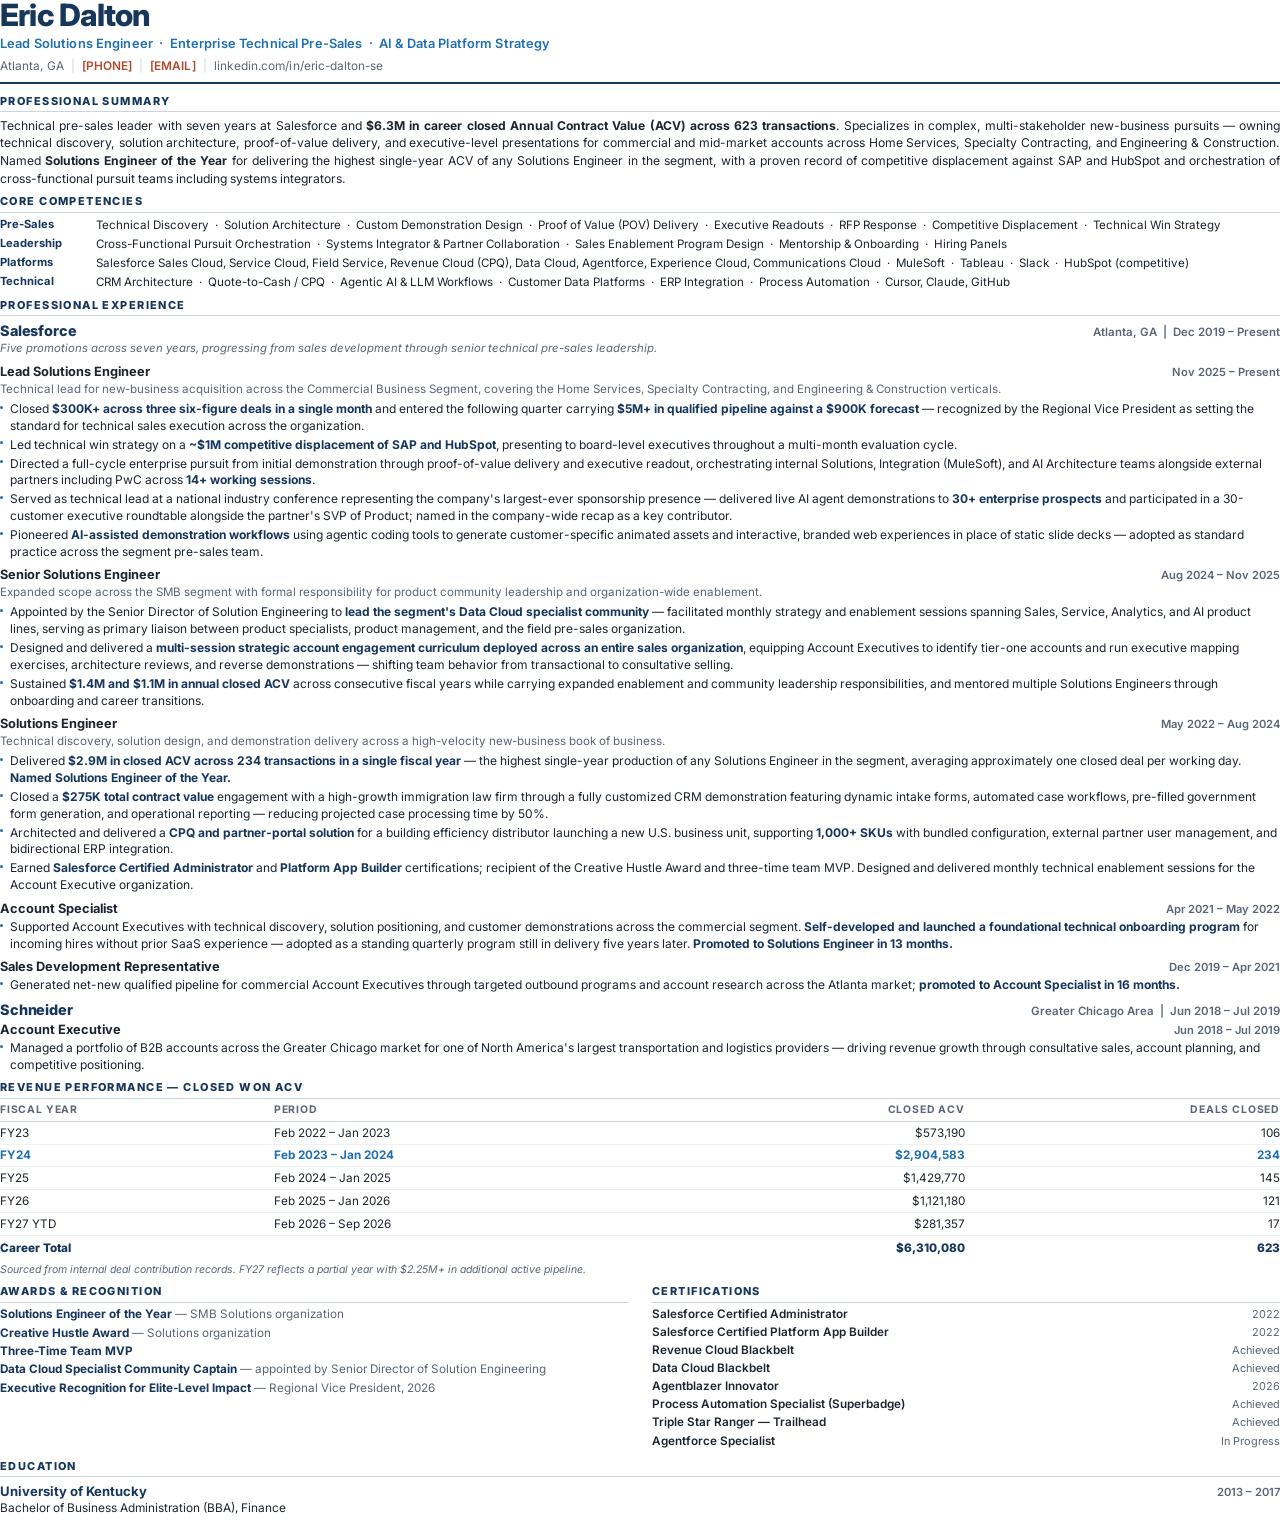
==== resume.html @ a5b065ae "Add two-page professional resume (HTML source + generated PDF) Co-authored-by: Cursor <cursoragent@c" ====
<!DOCTYPE html>
<html lang="en">
<head>
<meta charset="UTF-8">
<title>Eric Dalton — Resume</title>
<link href="https://fonts.googleapis.com/css2?family=Inter:wght@400;500;600;700;800&display=swap" rel="stylesheet">
<style>
@page { size: letter; margin: 0.40in 0.55in; }

*, *::before, *::after { box-sizing: border-box; margin: 0; padding: 0; }

:root {
  --navy:   #16365C;
  --accent: #1F6FB2;
  --rule:   #C9D4E0;
  --text:   #1C2430;
  --muted:  #5A6675;
}

body {
  font-family: 'Inter', 'Helvetica Neue', Arial, sans-serif;
  font-size: 9.1pt;
  line-height: 1.38;
  color: var(--text);
  -webkit-font-smoothing: antialiased;
}

/* ── HEADER ─────────────────────────────── */
header { border-bottom: 2.5px solid var(--navy); padding-bottom: 7px; margin-bottom: 10px; }

.name {
  font-size: 23pt;
  font-weight: 800;
  letter-spacing: -0.025em;
  color: var(--navy);
  line-height: 1;
  margin-bottom: 4px;
}

.headline {
  font-size: 9.6pt;
  font-weight: 600;
  color: var(--accent);
  letter-spacing: 0.01em;
  margin-bottom: 6px;
}

.contact {
  font-size: 8.9pt;
  color: var(--muted);
  letter-spacing: 0.005em;
}
.contact span { white-space: nowrap; }
.contact .sep { color: var(--rule); margin: 0 7px; }
.ph { color: #B04A2F; font-weight: 600; }

/* ── SECTIONS ───────────────────────────── */
section { margin-bottom: 7px; }

h2 {
  font-size: 8.2pt;
  font-weight: 800;
  text-transform: uppercase;
  letter-spacing: 0.13em;
  color: var(--navy);
  padding-bottom: 2.5px;
  margin-bottom: 4.5px;
  border-bottom: 1px solid var(--rule);
}

.summary { font-size: 9.1pt; line-height: 1.45; text-align: justify; }

/* ── COMPETENCIES ───────────────────────── */
.comp-row { display: flex; gap: 10px; margin-bottom: 2.8px; font-size: 8.7pt; line-height: 1.4; }
.comp-label {
  flex: 0 0 86px;
  font-weight: 700;
  color: var(--navy);
  font-size: 8.4pt;
}
.comp-val { flex: 1; color: var(--text); }

/* ── EMPLOYER ───────────────────────────── */
.employer { margin-bottom: 6px; }
.employer:last-child { margin-bottom: 0; }

.emp-head { display: flex; justify-content: space-between; align-items: baseline; margin-bottom: 1px; }
.emp-name { font-size: 10.8pt; font-weight: 800; color: var(--navy); letter-spacing: -0.01em; }
.emp-meta { font-size: 8.6pt; font-weight: 600; color: var(--muted); white-space: nowrap; }
.emp-note { font-size: 8.5pt; color: var(--muted); font-style: italic; margin-bottom: 5.5px; }

/* ── ROLE ───────────────────────────────── */
.role { margin-bottom: 5.5px; }
.role-head { break-after: avoid; }
.role:last-child { margin-bottom: 0; }

.role-head { display: flex; justify-content: space-between; align-items: baseline; margin-bottom: 1.5px; }
.role-title { font-size: 9.6pt; font-weight: 700; color: var(--text); }
.role-dates { font-size: 8.4pt; font-weight: 600; color: var(--muted); white-space: nowrap; }
.role-scope { font-size: 8.7pt; color: var(--muted); margin-bottom: 3px; line-height: 1.38; }

ul { list-style: none; }
li {
  position: relative;
  padding-left: 10px;
  margin-bottom: 2.2px;
  font-size: 9pt;
  line-height: 1.4;
}
li:last-child { margin-bottom: 0; }
li { break-inside: avoid; }
li::before {
  content: '';
  position: absolute;
  left: 0; top: 4.8px;
  width: 3px; height: 3px;
  border-radius: 50%;
  background: var(--accent);
}
li strong { font-weight: 700; color: var(--navy); }

/* ── PERFORMANCE TABLE ──────────────────── */
table { width: 100%; border-collapse: collapse; font-size: 8.8pt; }
th {
  text-align: left;
  font-size: 7.8pt;
  font-weight: 700;
  text-transform: uppercase;
  letter-spacing: 0.08em;
  color: var(--muted);
  padding: 0 0 3px;
  border-bottom: 1px solid var(--rule);
}
th.r, td.r { text-align: right; }
td { padding: 2.8px 0; border-bottom: 1px solid #EDF1F6; }
tr:last-child td { border-bottom: none; }
tr.total td {
  font-weight: 800;
  color: var(--navy);
  border-top: 1.5px solid var(--navy);
  border-bottom: none;
  padding-top: 4px;
}
.peak { color: var(--accent); font-weight: 700; }
.tbl-note { font-size: 7.9pt; color: var(--muted); font-style: italic; margin-top: 4px; line-height: 1.35; }

/* ── TWO-COLUMN BLOCK ───────────────────── */
.two-col { display: flex; gap: 24px; }
.two-col > div { flex: 1; }

.award { margin-bottom: 2.9px; font-size: 8.8pt; line-height: 1.33; }
.award-name { font-weight: 700; color: var(--navy); }
.award-detail { color: var(--muted); }

.cert { display: flex; justify-content: space-between; gap: 10px; margin-bottom: 2.6px; font-size: 8.8pt; line-height: 1.32; }
.cert-name { font-weight: 600; }
.cert-yr { color: var(--muted); font-size: 8.2pt; white-space: nowrap; flex-shrink: 0; }

/* ── EDUCATION ──────────────────────────── */
.edu-head { display: flex; justify-content: space-between; align-items: baseline; }
.edu-school { font-size: 9.8pt; font-weight: 700; color: var(--navy); }
.edu-dates { font-size: 8.4pt; font-weight: 600; color: var(--muted); }
.edu-degree { font-size: 8.9pt; color: var(--text); }

.pg-break { break-before: page; }
</style>
</head>
<body>

<header>
  <div class="name">Eric Dalton</div>
  <div class="headline">Lead Solutions Engineer &nbsp;·&nbsp; Enterprise Technical Pre-Sales &nbsp;·&nbsp; AI &amp; Data Platform Strategy</div>
  <div class="contact">
    <span>Atlanta, GA</span><span class="sep">|</span><span class="ph">[PHONE]</span><span class="sep">|</span><span class="ph">[EMAIL]</span><span class="sep">|</span><span>linkedin.com/in/eric-dalton-se</span>
  </div>
</header>

<section>
  <h2>Professional Summary</h2>
  <p class="summary">Technical pre-sales leader with seven years at Salesforce and <strong>$6.3M in career closed Annual Contract Value (ACV) across 623 transactions</strong>. Specializes in complex, multi-stakeholder new-business pursuits — owning technical discovery, solution architecture, proof-of-value delivery, and executive-level presentations for commercial and mid-market accounts across Home Services, Specialty Contracting, and Engineering &amp; Construction. Named <strong>Solutions Engineer of the Year</strong> for delivering the highest single-year ACV of any Solutions Engineer in the segment, with a proven record of competitive displacement against SAP and HubSpot and orchestration of cross-functional pursuit teams including systems integrators.</p>
</section>

<section>
  <h2>Core Competencies</h2>
  <div class="comp-row">
    <div class="comp-label">Pre-Sales</div>
    <div class="comp-val">Technical Discovery &nbsp;·&nbsp; Solution Architecture &nbsp;·&nbsp; Custom Demonstration Design &nbsp;·&nbsp; Proof of Value (POV) Delivery &nbsp;·&nbsp; Executive Readouts &nbsp;·&nbsp; RFP Response &nbsp;·&nbsp; Competitive Displacement &nbsp;·&nbsp; Technical Win Strategy</div>
  </div>
  <div class="comp-row">
    <div class="comp-label">Leadership</div>
    <div class="comp-val">Cross-Functional Pursuit Orchestration &nbsp;·&nbsp; Systems Integrator &amp; Partner Collaboration &nbsp;·&nbsp; Sales Enablement Program Design &nbsp;·&nbsp; Mentorship &amp; Onboarding &nbsp;·&nbsp; Hiring Panels</div>
  </div>
  <div class="comp-row">
    <div class="comp-label">Platforms</div>
    <div class="comp-val">Salesforce Sales Cloud, Service Cloud, Field Service, Revenue Cloud (CPQ), Data Cloud, Agentforce, Experience Cloud, Communications Cloud &nbsp;·&nbsp; MuleSoft &nbsp;·&nbsp; Tableau &nbsp;·&nbsp; Slack &nbsp;·&nbsp; HubSpot (competitive)</div>
  </div>
  <div class="comp-row">
    <div class="comp-label">Technical</div>
    <div class="comp-val">CRM Architecture &nbsp;·&nbsp; Quote-to-Cash / CPQ &nbsp;·&nbsp; Agentic AI &amp; LLM Workflows &nbsp;·&nbsp; Customer Data Platforms &nbsp;·&nbsp; ERP Integration &nbsp;·&nbsp; Process Automation &nbsp;·&nbsp; Cursor, Claude, GitHub</div>
  </div>
</section>

<section>
  <h2>Professional Experience</h2>

  <div class="employer">
    <div class="emp-head">
      <div class="emp-name">Salesforce</div>
      <div class="emp-meta">Atlanta, GA &nbsp;|&nbsp; Dec 2019 – Present</div>
    </div>
    <div class="emp-note">Five promotions across seven years, progressing from sales development through senior technical pre-sales leadership.</div>

    <div class="role">
      <div class="role-head">
        <div class="role-title">Lead Solutions Engineer</div>
        <div class="role-dates">Nov 2025 – Present</div>
      </div>
      <div class="role-scope">Technical lead for new-business acquisition across the Commercial Business Segment, covering the Home Services, Specialty Contracting, and Engineering &amp; Construction verticals.</div>
      <ul>
        <li>Closed <strong>$300K+ across three six-figure deals in a single month</strong> and entered the following quarter carrying <strong>$5M+ in qualified pipeline against a $900K forecast</strong> — recognized by the Regional Vice President as setting the standard for technical sales execution across the organization.</li>
        <li>Led technical win strategy on a <strong>~$1M competitive displacement of SAP and HubSpot</strong>, presenting to board-level executives throughout a multi-month evaluation cycle.</li>
        <li>Directed a full-cycle enterprise pursuit from initial demonstration through proof-of-value delivery and executive readout, orchestrating internal Solutions, Integration (MuleSoft), and AI Architecture teams alongside external partners including PwC across <strong>14+ working sessions</strong>.</li>
        <li>Served as technical lead at a national industry conference representing the company's largest-ever sponsorship presence — delivered live AI agent demonstrations to <strong>30+ enterprise prospects</strong> and participated in a 30-customer executive roundtable alongside the partner's SVP of Product; named in the company-wide recap as a key contributor.</li>
        <li>Pioneered <strong>AI-assisted demonstration workflows</strong> using agentic coding tools to generate customer-specific animated assets and interactive, branded web experiences in place of static slide decks — adopted as standard practice across the segment pre-sales team.</li>
      </ul>
    </div>

    <div class="role">
      <div class="role-head">
        <div class="role-title">Senior Solutions Engineer</div>
        <div class="role-dates">Aug 2024 – Nov 2025</div>
      </div>
      <div class="role-scope">Expanded scope across the SMB segment with formal responsibility for product community leadership and organization-wide enablement.</div>
      <ul>
        <li>Appointed by the Senior Director of Solution Engineering to <strong>lead the segment's Data Cloud specialist community</strong> — facilitated monthly strategy and enablement sessions spanning Sales, Service, Analytics, and AI product lines, serving as primary liaison between product specialists, product management, and the field pre-sales organization.</li>
        <li>Designed and delivered a <strong>multi-session strategic account engagement curriculum deployed across an entire sales organization</strong>, equipping Account Executives to identify tier-one accounts and run executive mapping exercises, architecture reviews, and reverse demonstrations — shifting team behavior from transactional to consultative selling.</li>
        <li>Sustained <strong>$1.4M and $1.1M in annual closed ACV</strong> across consecutive fiscal years while carrying expanded enablement and community leadership responsibilities, and mentored multiple Solutions Engineers through onboarding and career transitions.</li>
      </ul>
    </div>

    <div class="role">
      <div class="role-head">
        <div class="role-title">Solutions Engineer</div>
        <div class="role-dates">May 2022 – Aug 2024</div>
      </div>
      <div class="role-scope">Technical discovery, solution design, and demonstration delivery across a high-velocity new-business book of business.</div>
      <ul>
        <li>Delivered <strong>$2.9M in closed ACV across 234 transactions in a single fiscal year</strong> — the highest single-year production of any Solutions Engineer in the segment, averaging approximately one closed deal per working day. <strong>Named Solutions Engineer of the Year.</strong></li>
        <li>Closed a <strong>$275K total contract value</strong> engagement with a high-growth immigration law firm through a fully customized CRM demonstration featuring dynamic intake forms, automated case workflows, pre-filled government form generation, and operational reporting — reducing projected case processing time by 50%.</li>
        <li>Architected and delivered a <strong>CPQ and partner-portal solution</strong> for a building efficiency distributor launching a new U.S. business unit, supporting <strong>1,000+ SKUs</strong> with bundled configuration, external partner user management, and bidirectional ERP integration.</li>
        <li>Earned <strong>Salesforce Certified Administrator</strong> and <strong>Platform App Builder</strong> certifications; recipient of the Creative Hustle Award and three-time team MVP. Designed and delivered monthly technical enablement sessions for the Account Executive organization.</li>
      </ul>
    </div>

    <div class="role">
      <div class="role-head">
        <div class="role-title">Account Specialist</div>
        <div class="role-dates">Apr 2021 – May 2022</div>
      </div>
      <ul>
        <li>Supported Account Executives with technical discovery, solution positioning, and customer demonstrations across the commercial segment. <strong>Self-developed and launched a foundational technical onboarding program</strong> for incoming hires without prior SaaS experience — adopted as a standing quarterly program still in delivery five years later. <strong>Promoted to Solutions Engineer in 13 months.</strong></li>
      </ul>
    </div>

    <div class="role">
      <div class="role-head">
        <div class="role-title">Sales Development Representative</div>
        <div class="role-dates">Dec 2019 – Apr 2021</div>
      </div>
      <ul>
        <li>Generated net-new qualified pipeline for commercial Account Executives through targeted outbound programs and account research across the Atlanta market; <strong>promoted to Account Specialist in 16 months.</strong></li>
      </ul>
    </div>
  </div>

  <div class="employer">
    <div class="emp-head">
      <div class="emp-name">Schneider</div>
      <div class="emp-meta">Greater Chicago Area &nbsp;|&nbsp; Jun 2018 – Jul 2019</div>
    </div>
    <div class="role">
      <div class="role-head">
        <div class="role-title">Account Executive</div>
        <div class="role-dates">Jun 2018 – Jul 2019</div>
      </div>
      <ul>
        <li>Managed a portfolio of B2B accounts across the Greater Chicago market for one of North America's largest transportation and logistics providers — driving revenue growth through consultative sales, account planning, and competitive positioning.</li>
      </ul>
    </div>
  </div>
</section>

<section>
  <h2>Revenue Performance — Closed Won ACV</h2>
  <table>
    <thead>
      <tr><th>Fiscal Year</th><th>Period</th><th class="r">Closed ACV</th><th class="r">Deals Closed</th></tr>
    </thead>
    <tbody>
      <tr><td>FY23</td><td>Feb 2022 – Jan 2023</td><td class="r">$573,190</td><td class="r">106</td></tr>
      <tr><td class="peak">FY24</td><td class="peak">Feb 2023 – Jan 2024</td><td class="r peak">$2,904,583</td><td class="r peak">234</td></tr>
      <tr><td>FY25</td><td>Feb 2024 – Jan 2025</td><td class="r">$1,429,770</td><td class="r">145</td></tr>
      <tr><td>FY26</td><td>Feb 2025 – Jan 2026</td><td class="r">$1,121,180</td><td class="r">121</td></tr>
      <tr><td>FY27 YTD</td><td>Feb 2026 – Sep 2026</td><td class="r">$281,357</td><td class="r">17</td></tr>
      <tr class="total"><td>Career Total</td><td></td><td class="r">$6,310,080</td><td class="r">623</td></tr>
    </tbody>
  </table>
  <div class="tbl-note">Sourced from internal deal contribution records. FY27 reflects a partial year with $2.25M+ in additional active pipeline.</div>
</section>

<section>
  <div class="two-col">
    <div>
      <h2>Awards &amp; Recognition</h2>
      <div class="award"><span class="award-name">Solutions Engineer of the Year</span> <span class="award-detail">— SMB Solutions organization</span></div>
      <div class="award"><span class="award-name">Creative Hustle Award</span> <span class="award-detail">— Solutions organization</span></div>
      <div class="award"><span class="award-name">Three-Time Team MVP</span></div>
      <div class="award"><span class="award-name">Data Cloud Specialist Community Captain</span> <span class="award-detail">— appointed by Senior Director of Solution Engineering</span></div>
      <div class="award"><span class="award-name">Executive Recognition for Elite-Level Impact</span> <span class="award-detail">— Regional Vice President, 2026</span></div>
    </div>
    <div>
      <h2>Certifications</h2>
      <div class="cert"><span class="cert-name">Salesforce Certified Administrator</span><span class="cert-yr">2022</span></div>
      <div class="cert"><span class="cert-name">Salesforce Certified Platform App Builder</span><span class="cert-yr">2022</span></div>
      <div class="cert"><span class="cert-name">Revenue Cloud Blackbelt</span><span class="cert-yr">Achieved</span></div>
      <div class="cert"><span class="cert-name">Data Cloud Blackbelt</span><span class="cert-yr">Achieved</span></div>
      <div class="cert"><span class="cert-name">Agentblazer Innovator</span><span class="cert-yr">2026</span></div>
      <div class="cert"><span class="cert-name">Process Automation Specialist (Superbadge)</span><span class="cert-yr">Achieved</span></div>
      <div class="cert"><span class="cert-name">Triple Star Ranger — Trailhead</span><span class="cert-yr">Achieved</span></div>
      <div class="cert"><span class="cert-name">Agentforce Specialist</span><span class="cert-yr">In Progress</span></div>
    </div>
  </div>
</section>

<section>
  <h2>Education</h2>
  <div class="edu-head">
    <div class="edu-school">University of Kentucky</div>
    <div class="edu-dates">2013 – 2017</div>
  </div>
  <div class="edu-degree">Bachelor of Business Administration (BBA), Finance</div>
</section>

</body>
</html>
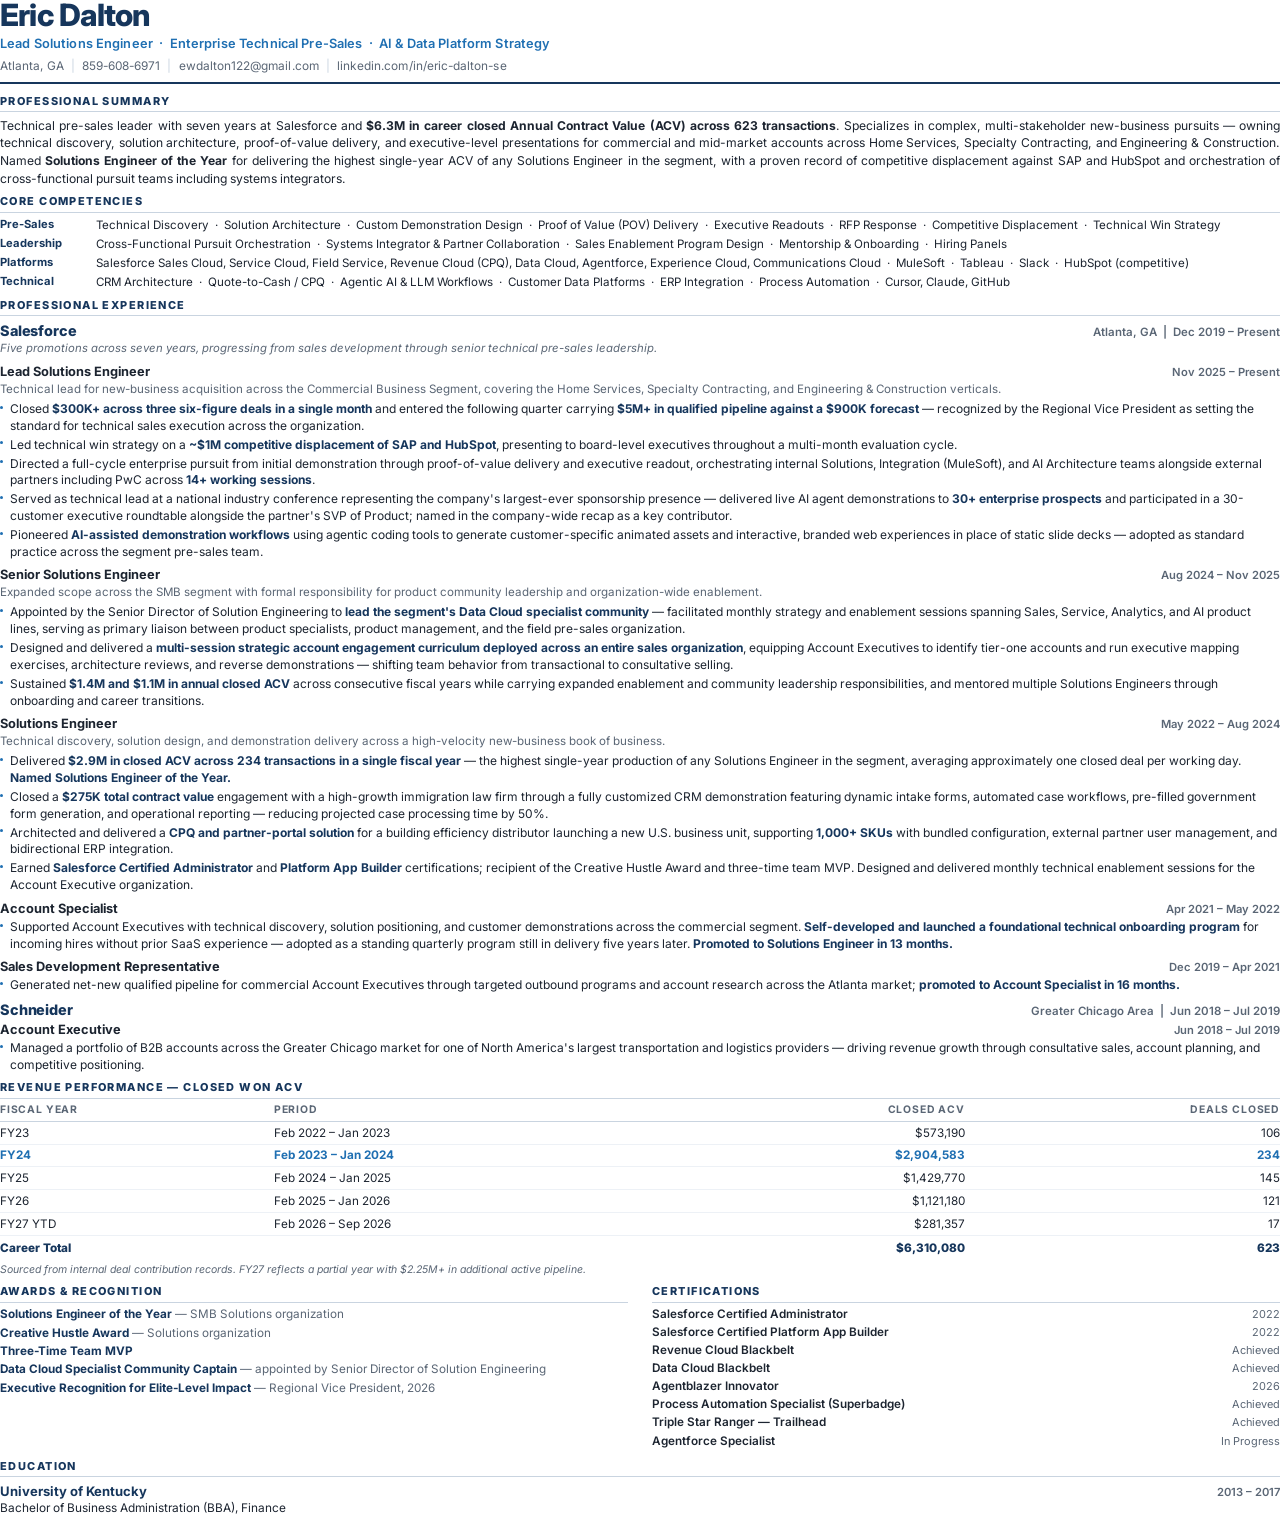
==== commit 7cd8f82d: "fix: static assets, metadata, resume.html placeholders, FY24 reattribution, and Phase 1 acceptance f" ====
--- a/resume.html
+++ b/resume.html
@@ -52,7 +52,8 @@
 }
 .contact span { white-space: nowrap; }
 .contact .sep { color: var(--rule); margin: 0 7px; }
-.ph { color: #B04A2F; font-weight: 600; }
+.contact a { color: inherit; text-decoration: none; }
+.contact a:hover { text-decoration: underline; }
 
 /* ── SECTIONS ───────────────────────────── */
 section { margin-bottom: 7px; }
@@ -171,7 +172,7 @@
   <div class="name">Eric Dalton</div>
   <div class="headline">Lead Solutions Engineer &nbsp;·&nbsp; Enterprise Technical Pre-Sales &nbsp;·&nbsp; AI &amp; Data Platform Strategy</div>
   <div class="contact">
-    <span>Atlanta, GA</span><span class="sep">|</span><span class="ph">[PHONE]</span><span class="sep">|</span><span class="ph">[EMAIL]</span><span class="sep">|</span><span>linkedin.com/in/eric-dalton-se</span>
+    <span>Atlanta, GA</span><span class="sep">|</span><a href="tel:+18596086971">859-608-6971</a><span class="sep">|</span><a href="mailto:ewdalton122@gmail.com">ewdalton122@gmail.com</a><span class="sep">|</span><span>linkedin.com/in/eric-dalton-se</span>
   </div>
 </header>
 
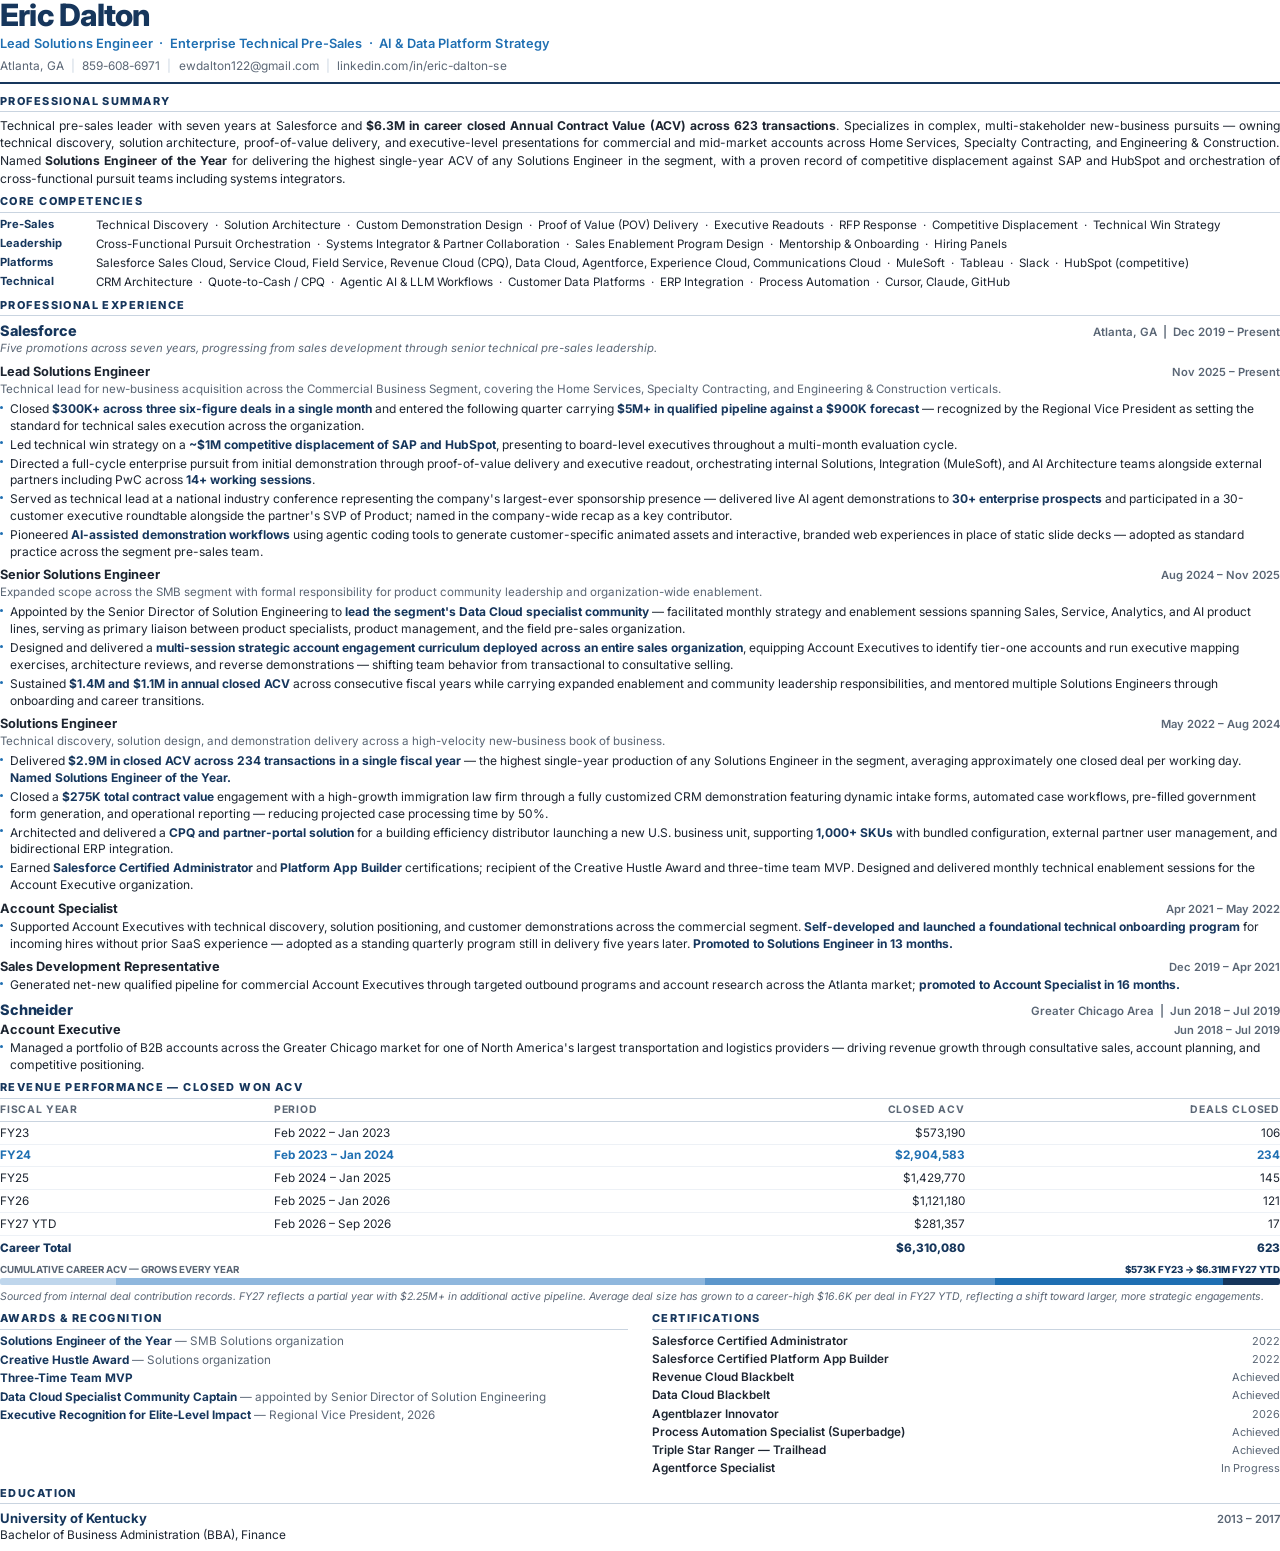
==== commit cee5611b: "fix: sync resume.html revenue section with updated PDF (cumulative ACV story + footnote) Co-authored" ====
--- a/resume.html
+++ b/resume.html
@@ -1,4 +1,12 @@
 <!DOCTYPE html>
+<!--
+  SYNC WARNING: this file is a separate, hand-authored copy of the résumé —
+  it is NOT generated from the same source as Eric-Dalton-Resume.pdf (built
+  by the reportlab/Python script elsewhere in this project). The two have
+  drifted out of sync before (see the Revenue Performance section). Whenever
+  you update one, check the other — content, numbers, and footnotes — and
+  update it to match by hand. There is no shared data source today.
+-->
 <html lang="en">
 <head>
 <meta charset="UTF-8">
@@ -144,6 +152,29 @@
 }
 .peak { color: var(--accent); font-weight: 700; }
 .tbl-note { font-size: 7.9pt; color: var(--muted); font-style: italic; margin-top: 4px; line-height: 1.35; }
+
+/* ── CUMULATIVE ACV STRIP ───────────────── */
+/* The table alone makes FY24 look like the high point the career has been
+   declining from since. This single bar — segmented by each year's share
+   of the career total and shaded light-to-dark left to right, paired with
+   the FY23 -> FY27 YTD cumulative-total callout above it — tells the
+   "continuous progress" story instead: same intent as the PDF's cumulative-
+   ACV chart line, kept to 2 compact lines so it doesn't push this print-
+   constrained page past its existing page count. Plain CSS, renders
+   identically on screen and in print — no JS/canvas dependency. */
+.cum-strip { margin: 4px 0 5px; -webkit-print-color-adjust: exact; print-color-adjust: exact; }
+.cum-strip-label {
+  display: flex; justify-content: space-between; align-items: baseline;
+  font-size: 7.3pt; font-weight: 700; color: var(--muted); margin-bottom: 1.8px;
+}
+.cum-strip-label .cum-growth { color: var(--navy); font-weight: 800; }
+.cum-bar { display: flex; height: 7px; border-radius: 2px; overflow: hidden; }
+.cum-seg { display: block; height: 100%; }
+.cum-seg:nth-child(1) { background: #BFD6EC; }
+.cum-seg:nth-child(2) { background: #8FB7DD; }
+.cum-seg:nth-child(3) { background: #5C96CB; }
+.cum-seg:nth-child(4) { background: var(--accent); }
+.cum-seg:nth-child(5) { background: var(--navy); }
 
 /* ── TWO-COLUMN BLOCK ───────────────────── */
 .two-col { display: flex; gap: 24px; }
@@ -306,7 +337,20 @@
       <tr class="total"><td>Career Total</td><td></td><td class="r">$6,310,080</td><td class="r">623</td></tr>
     </tbody>
   </table>
-  <div class="tbl-note">Sourced from internal deal contribution records. FY27 reflects a partial year with $2.25M+ in additional active pipeline.</div>
+  <div class="cum-strip">
+    <div class="cum-strip-label">
+      <span>CUMULATIVE CAREER ACV — GROWS EVERY YEAR</span>
+      <span class="cum-growth">$573K FY23 &rarr; $6.31M FY27 YTD</span>
+    </div>
+    <div class="cum-bar">
+      <span class="cum-seg" style="width:9.08%"></span>
+      <span class="cum-seg" style="width:46.03%"></span>
+      <span class="cum-seg" style="width:22.66%"></span>
+      <span class="cum-seg" style="width:17.78%"></span>
+      <span class="cum-seg" style="width:4.46%"></span>
+    </div>
+  </div>
+  <div class="tbl-note">Sourced from internal deal contribution records. FY27 reflects a partial year with $2.25M+ in additional active pipeline. Average deal size has grown to a career-high $16.6K per deal in FY27 YTD, reflecting a shift toward larger, more strategic engagements.</div>
 </section>
 
 <section>
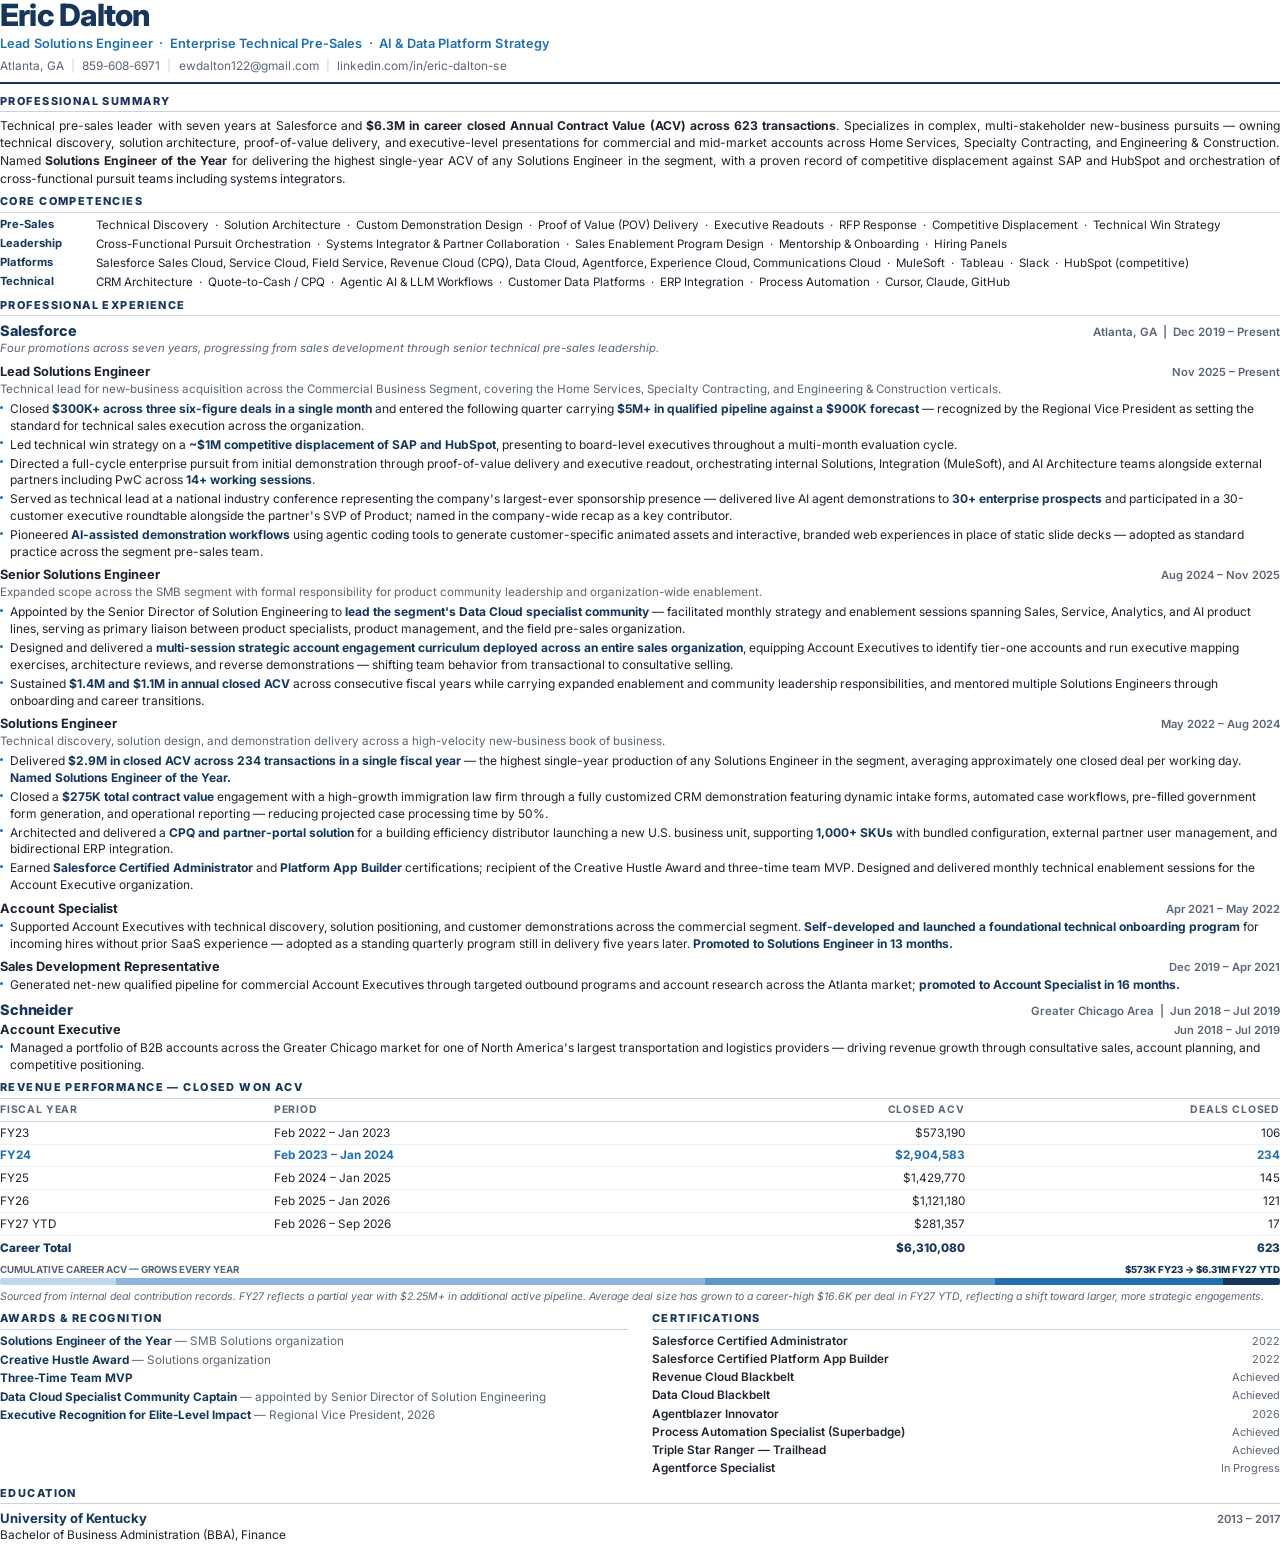
==== commit 3bf9db8e: "feat: show real customer names and link live microsites for internal ENTR share - Set PRIVACY_MODE='" ====
--- a/resume.html
+++ b/resume.html
@@ -240,7 +240,7 @@
       <div class="emp-name">Salesforce</div>
       <div class="emp-meta">Atlanta, GA &nbsp;|&nbsp; Dec 2019 – Present</div>
     </div>
-    <div class="emp-note">Five promotions across seven years, progressing from sales development through senior technical pre-sales leadership.</div>
+    <div class="emp-note">Four promotions across seven years, progressing from sales development through senior technical pre-sales leadership.</div>
 
     <div class="role">
       <div class="role-head">
